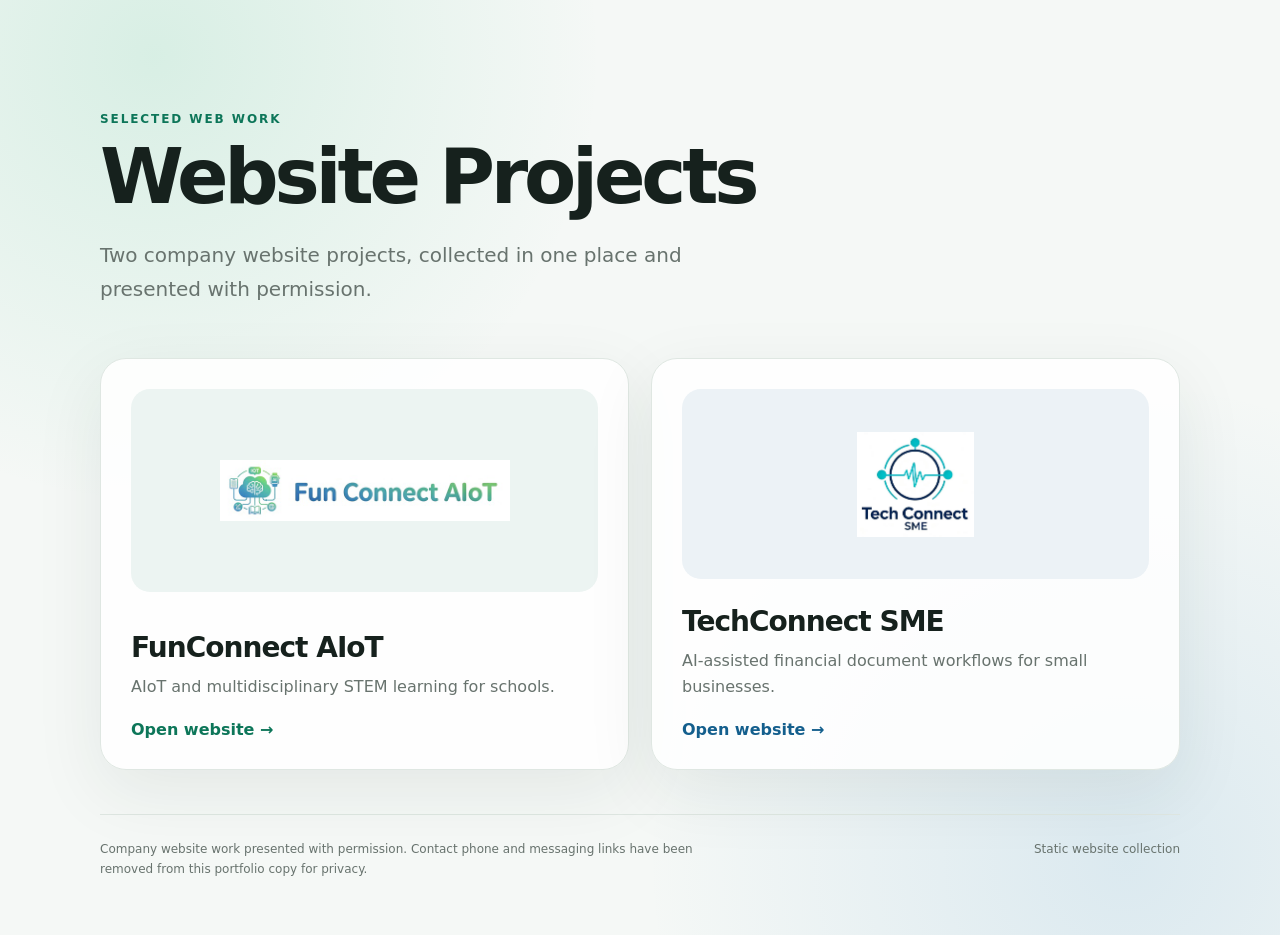
==== index.html @ 1dd70dee "Publish website projects" ====
<!doctype html>
<html lang="en">
<head>
  <meta charset="utf-8" />
  <meta name="viewport" content="width=device-width, initial-scale=1" />
  <meta name="description" content="A simple collection of two website projects: FunConnect AIoT and TechConnect SME." />
  <title>Website Projects</title>
  <style>
    :root {
      color-scheme: light;
      --ink: #16211d;
      --muted: #68736e;
      --line: #dfe7e2;
      --surface: rgba(255, 255, 255, .88);
      --green: #0d7659;
      --blue: #145f8d;
    }

    * { box-sizing: border-box; }

    body {
      margin: 0;
      min-height: 100vh;
      background:
        radial-gradient(circle at 12% 6%, rgba(65, 190, 136, .16), transparent 28rem),
        radial-gradient(circle at 88% 92%, rgba(61, 143, 200, .14), transparent 30rem),
        #f5f8f6;
      color: var(--ink);
      font-family: Inter, ui-sans-serif, system-ui, -apple-system, BlinkMacSystemFont, "Segoe UI", sans-serif;
    }

    main {
      width: min(1080px, calc(100% - 40px));
      margin: 0 auto;
      padding: clamp(64px, 10vw, 112px) 0 56px;
    }

    .eyebrow {
      margin: 0 0 14px;
      color: var(--green);
      font-size: 12px;
      font-weight: 800;
      letter-spacing: .16em;
      text-transform: uppercase;
    }

    h1 {
      max-width: 760px;
      margin: 0;
      font-size: clamp(42px, 7vw, 76px);
      line-height: .98;
      letter-spacing: -.055em;
    }

    .intro {
      max-width: 650px;
      margin: 24px 0 0;
      color: var(--muted);
      font-size: clamp(17px, 2vw, 20px);
      line-height: 1.7;
    }

    .projects {
      display: grid;
      grid-template-columns: repeat(2, minmax(0, 1fr));
      gap: 22px;
      margin-top: 52px;
    }

    .project {
      position: relative;
      display: grid;
      min-height: 390px;
      padding: 30px;
      overflow: hidden;
      border: 1px solid var(--line);
      border-radius: 26px;
      background: var(--surface);
      color: inherit;
      text-decoration: none;
      box-shadow: 0 22px 70px rgba(26, 50, 40, .08);
      transition: transform .22s ease, box-shadow .22s ease, border-color .22s ease;
    }

    .project:hover,
    .project:focus-visible {
      transform: translateY(-5px);
      border-color: color-mix(in srgb, var(--accent), white 55%);
      box-shadow: 0 28px 80px rgba(26, 50, 40, .14);
      outline: none;
    }

    .logo-wrap {
      display: grid;
      place-items: center;
      min-height: 190px;
      padding: 28px;
      border-radius: 19px;
      background: color-mix(in srgb, var(--accent), white 92%);
    }

    .logo-wrap img {
      display: block;
      max-width: min(100%, 290px);
      max-height: 105px;
      object-fit: contain;
    }

    .project-copy { align-self: end; padding-top: 26px; }
    .project h2 { margin: 0; font-size: 28px; letter-spacing: -.035em; }
    .project p { margin: 10px 0 0; color: var(--muted); line-height: 1.6; }
    .open { display: inline-block; margin-top: 20px; color: var(--accent); font-weight: 800; }
    .fun { --accent: var(--green); }
    .tech { --accent: var(--blue); }

    footer {
      display: flex;
      justify-content: space-between;
      gap: 28px;
      margin-top: 44px;
      padding-top: 24px;
      border-top: 1px solid var(--line);
      color: var(--muted);
      font-size: 12px;
      line-height: 1.7;
    }

    footer p { max-width: 620px; margin: 0; }

    @media (max-width: 760px) {
      main { width: min(100% - 28px, 1080px); padding-top: 52px; }
      .projects { grid-template-columns: 1fr; margin-top: 38px; }
      .project { min-height: 350px; padding: 22px; }
      footer { flex-direction: column; }
    }
  </style>
</head>
<body>
  <main>
    <p class="eyebrow">Selected web work</p>
    <h1>Website Projects</h1>
    <p class="intro">Two company website projects, collected in one place and presented with permission.</p>

    <section class="projects" aria-label="Website projects">
      <a class="project fun" href="./funconnect/">
        <div class="logo-wrap"><img src="./funconnect/assets/funconnect-logo-en.jpeg" alt="FunConnect AIoT" /></div>
        <div class="project-copy">
          <h2>FunConnect AIoT</h2>
          <p>AIoT and multidisciplinary STEM learning for schools.</p>
          <span class="open">Open website →</span>
        </div>
      </a>

      <a class="project tech" href="./techconnect/">
        <div class="logo-wrap"><img src="./techconnect/techconnect-logo-en-clean.png" alt="TechConnect SME" /></div>
        <div class="project-copy">
          <h2>TechConnect SME</h2>
          <p>AI-assisted financial document workflows for small businesses.</p>
          <span class="open">Open website →</span>
        </div>
      </a>
    </section>

    <footer>
      <p>Company website work presented with permission. Contact phone and messaging links have been removed from this portfolio copy for privacy.</p>
      <span>Static website collection</span>
    </footer>
  </main>
</body>
</html>
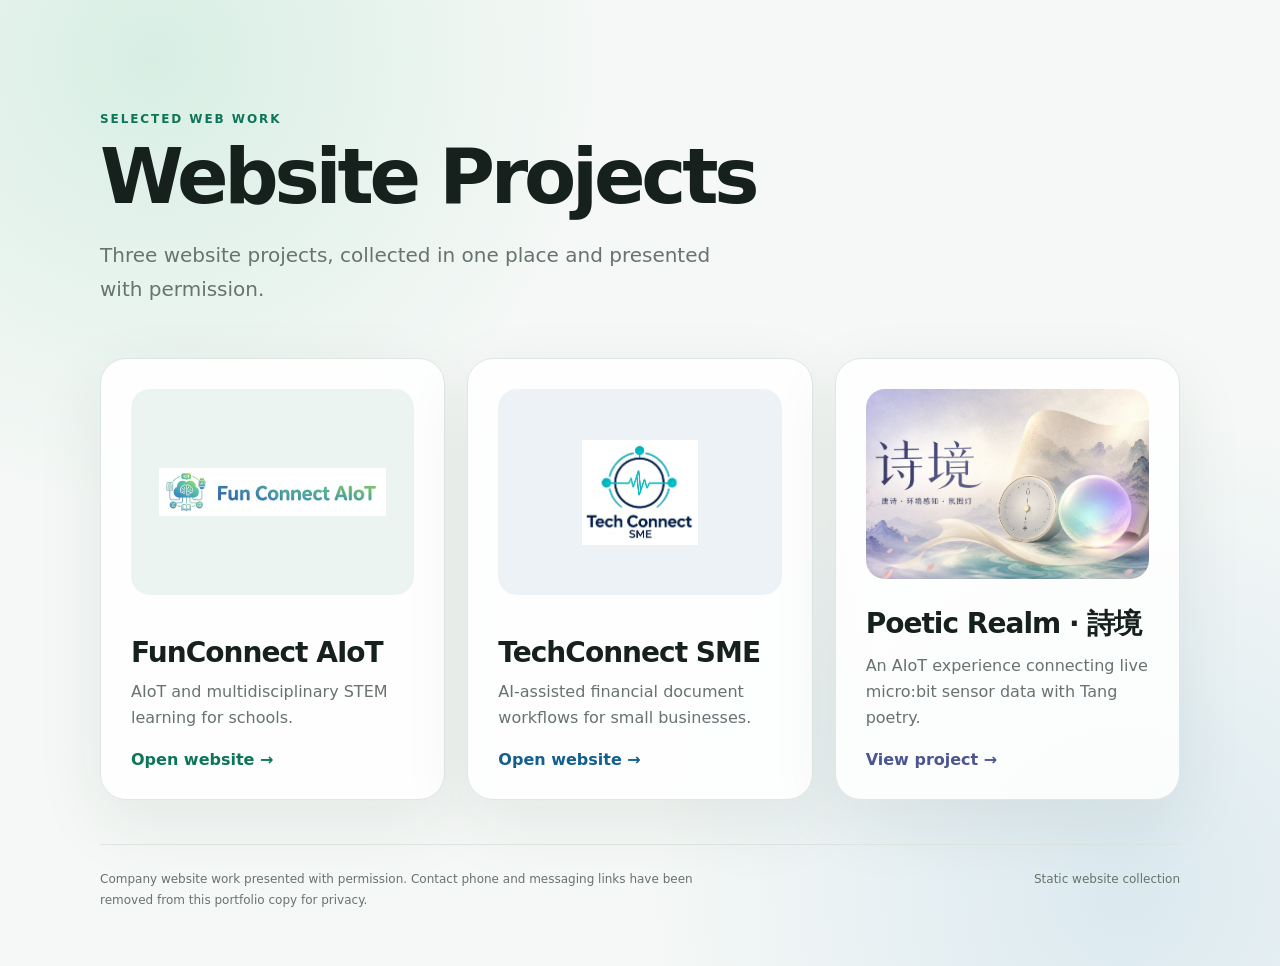
==== commit 61d53095: "Add bilingual Tang poetry AIoT project page" ====
--- a/index.html
+++ b/index.html
@@ -3,7 +3,7 @@
 <head>
   <meta charset="utf-8" />
   <meta name="viewport" content="width=device-width, initial-scale=1" />
-  <meta name="description" content="A simple collection of two website projects: FunConnect AIoT and TechConnect SME." />
+  <meta name="description" content="A collection of three website projects spanning AIoT education, SME workflows, and an interactive Tang poetry experience." />
   <title>Website Projects</title>
   <style>
     :root {
@@ -14,6 +14,7 @@
       --surface: rgba(255, 255, 255, .88);
       --green: #0d7659;
       --blue: #145f8d;
+      --poetry: #4b568e;
     }
 
     * { box-sizing: border-box; }
@@ -62,7 +63,7 @@
 
     .projects {
       display: grid;
-      grid-template-columns: repeat(2, minmax(0, 1fr));
+      grid-template-columns: repeat(3, minmax(0, 1fr));
       gap: 22px;
       margin-top: 52px;
     }
@@ -112,6 +113,21 @@
     .open { display: inline-block; margin-top: 20px; color: var(--accent); font-weight: 800; }
     .fun { --accent: var(--green); }
     .tech { --accent: var(--blue); }
+    .poetry { --accent: var(--poetry); }
+
+    .poetry .logo-wrap {
+      padding: 0;
+      overflow: hidden;
+      background: #eeedf8;
+    }
+
+    .poetry .logo-wrap img {
+      width: 100%;
+      height: 190px;
+      max-width: none;
+      max-height: none;
+      object-fit: cover;
+    }
 
     footer {
       display: flex;
@@ -127,9 +143,15 @@
 
     footer p { max-width: 620px; margin: 0; }
 
+    @media (max-width: 960px) {
+      .projects { grid-template-columns: repeat(2, minmax(0, 1fr)); }
+      .project.poetry { grid-column: 1 / -1; }
+    }
+
     @media (max-width: 760px) {
       main { width: min(100% - 28px, 1080px); padding-top: 52px; }
       .projects { grid-template-columns: 1fr; margin-top: 38px; }
+      .project.poetry { grid-column: auto; }
       .project { min-height: 350px; padding: 22px; }
       footer { flex-direction: column; }
     }
@@ -139,7 +161,7 @@
   <main>
     <p class="eyebrow">Selected web work</p>
     <h1>Website Projects</h1>
-    <p class="intro">Two company website projects, collected in one place and presented with permission.</p>
+    <p class="intro">Three website projects, collected in one place and presented with permission.</p>
 
     <section class="projects" aria-label="Website projects">
       <a class="project fun" href="./funconnect/">
@@ -159,6 +181,15 @@
           <span class="open">Open website →</span>
         </div>
       </a>
+
+      <a class="project poetry" href="./tang-poetry-aiot/">
+        <div class="logo-wrap"><img src="./tang-poetry-aiot/project-preview.png" alt="Poetic Realm Tang poetry ambient intelligence project" /></div>
+        <div class="project-copy">
+          <h2>Poetic Realm · 詩境</h2>
+          <p>An AIoT experience connecting live micro:bit sensor data with Tang poetry.</p>
+          <span class="open">View project →</span>
+        </div>
+      </a>
     </section>
 
     <footer>
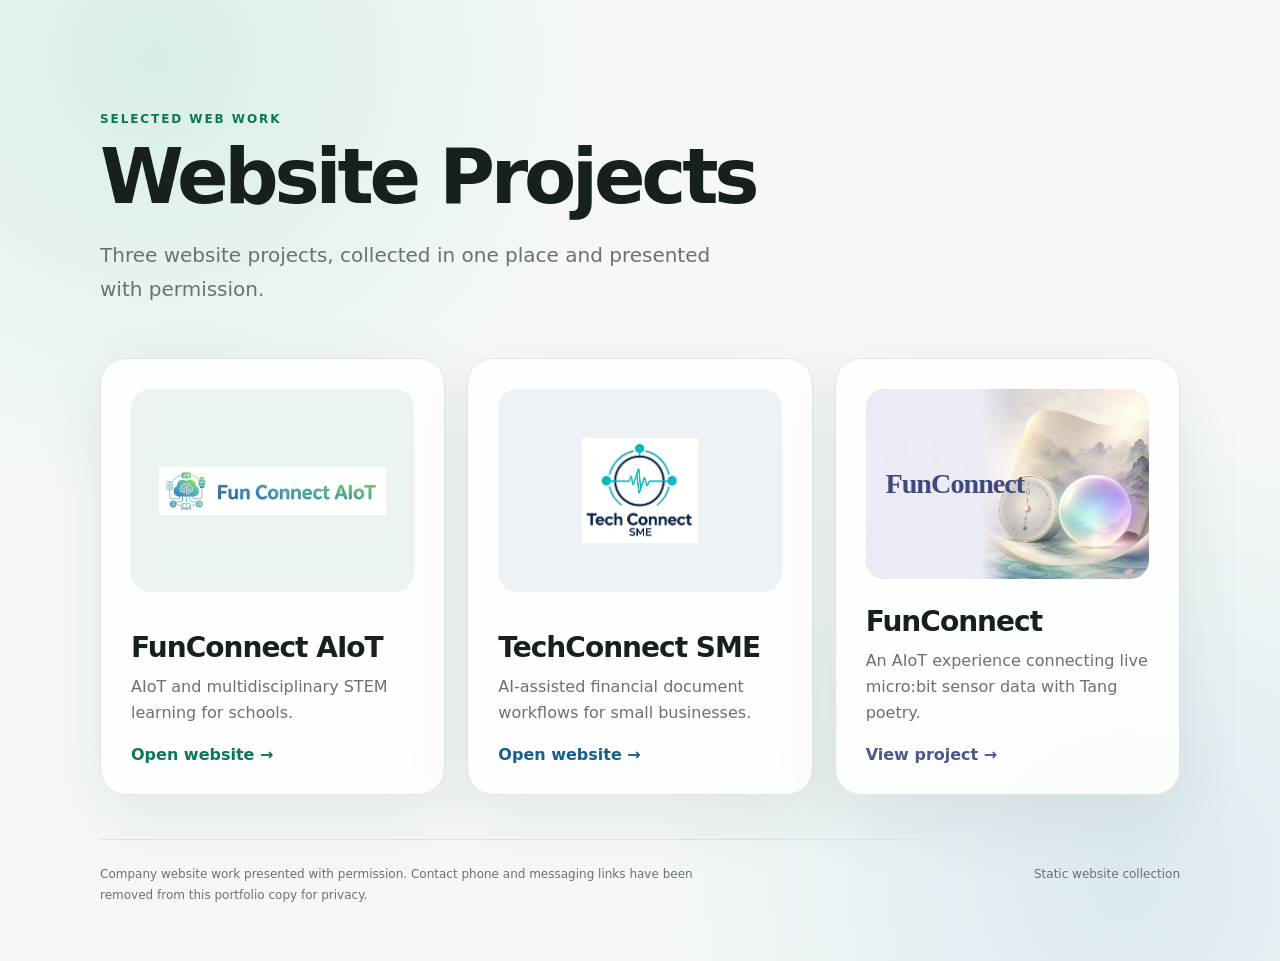
==== commit da62e9fc: "Rename Tang poetry project to FunConnect" ====
--- a/index.html
+++ b/index.html
@@ -116,6 +116,7 @@
     .poetry { --accent: var(--poetry); }
 
     .poetry .logo-wrap {
+      position: relative;
       padding: 0;
       overflow: hidden;
       background: #eeedf8;
@@ -127,6 +128,21 @@
       max-width: none;
       max-height: none;
       object-fit: cover;
+    }
+
+    .poetry .preview-name {
+      position: absolute;
+      inset: 0 auto 0 0;
+      display: flex;
+      align-items: center;
+      width: 52%;
+      padding-left: 7%;
+      background: linear-gradient(90deg, rgba(237, 235, 246, .99) 0 78%, rgba(237, 235, 246, 0));
+      color: #3f497c;
+      font-family: Georgia, "Times New Roman", serif;
+      font-size: clamp(20px, 2.2vw, 29px);
+      font-weight: 700;
+      letter-spacing: -.035em;
     }
 
     footer {
@@ -183,9 +199,12 @@
       </a>
 
       <a class="project poetry" href="./tang-poetry-aiot/">
-        <div class="logo-wrap"><img src="./tang-poetry-aiot/project-preview.png" alt="Poetic Realm Tang poetry ambient intelligence project" /></div>
+        <div class="logo-wrap">
+          <img src="./tang-poetry-aiot/project-preview.png" alt="FunConnect Tang poetry ambient intelligence project" />
+          <span class="preview-name" aria-hidden="true">FunConnect</span>
+        </div>
         <div class="project-copy">
-          <h2>Poetic Realm · 詩境</h2>
+          <h2>FunConnect</h2>
           <p>An AIoT experience connecting live micro:bit sensor data with Tang poetry.</p>
           <span class="open">View project →</span>
         </div>
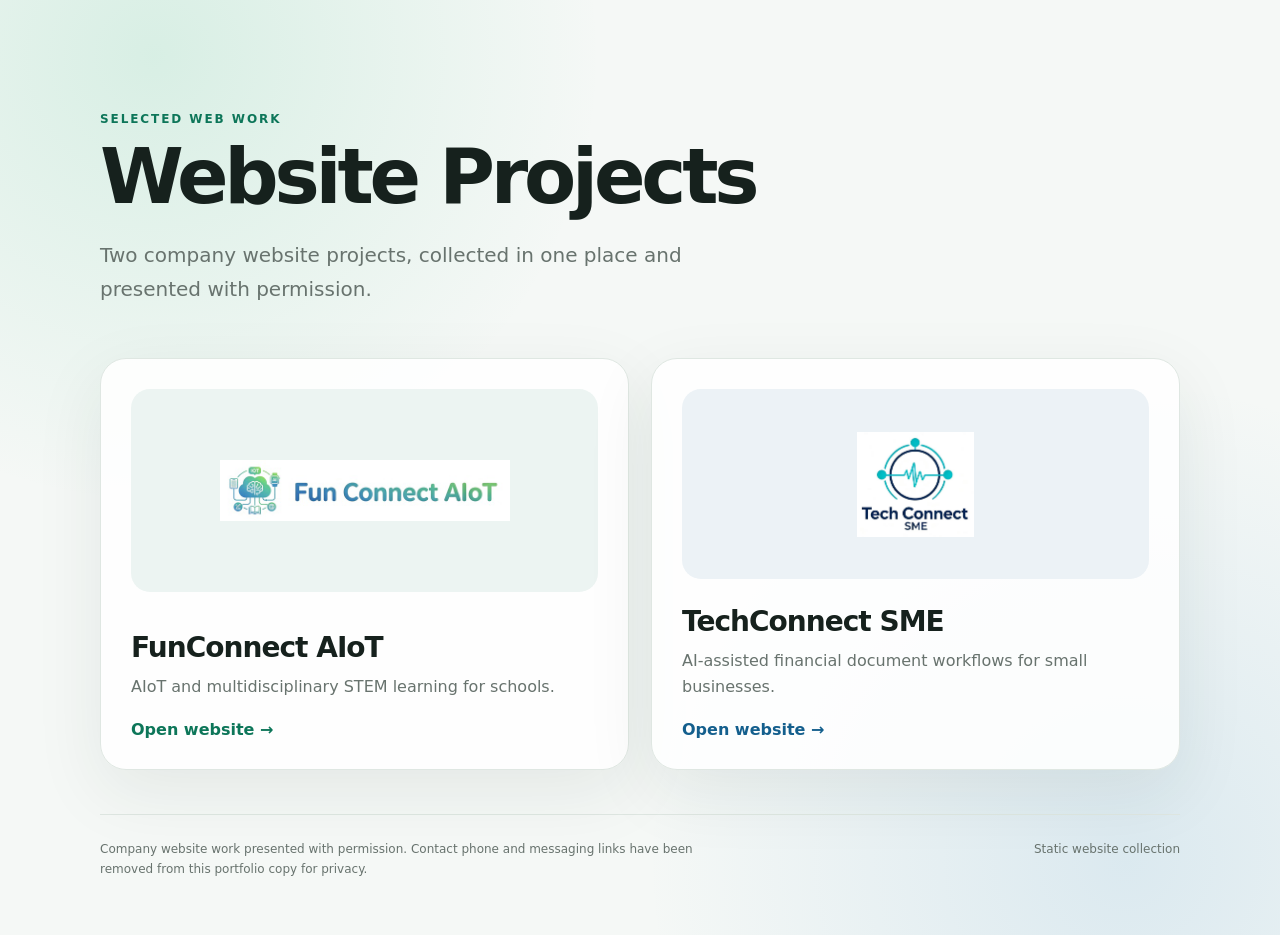
==== commit 0f204411: "Revert Tang poetry project from website collection" ====
--- a/index.html
+++ b/index.html
@@ -3,7 +3,7 @@
 <head>
   <meta charset="utf-8" />
   <meta name="viewport" content="width=device-width, initial-scale=1" />
-  <meta name="description" content="A collection of three website projects spanning AIoT education, SME workflows, and an interactive Tang poetry experience." />
+  <meta name="description" content="A simple collection of two website projects: FunConnect AIoT and TechConnect SME." />
   <title>Website Projects</title>
   <style>
     :root {
@@ -14,7 +14,6 @@
       --surface: rgba(255, 255, 255, .88);
       --green: #0d7659;
       --blue: #145f8d;
-      --poetry: #4b568e;
     }
 
     * { box-sizing: border-box; }
@@ -63,7 +62,7 @@
 
     .projects {
       display: grid;
-      grid-template-columns: repeat(3, minmax(0, 1fr));
+      grid-template-columns: repeat(2, minmax(0, 1fr));
       gap: 22px;
       margin-top: 52px;
     }
@@ -113,37 +112,6 @@
     .open { display: inline-block; margin-top: 20px; color: var(--accent); font-weight: 800; }
     .fun { --accent: var(--green); }
     .tech { --accent: var(--blue); }
-    .poetry { --accent: var(--poetry); }
-
-    .poetry .logo-wrap {
-      position: relative;
-      padding: 0;
-      overflow: hidden;
-      background: #eeedf8;
-    }
-
-    .poetry .logo-wrap img {
-      width: 100%;
-      height: 190px;
-      max-width: none;
-      max-height: none;
-      object-fit: cover;
-    }
-
-    .poetry .preview-name {
-      position: absolute;
-      inset: 0 auto 0 0;
-      display: flex;
-      align-items: center;
-      width: 52%;
-      padding-left: 7%;
-      background: linear-gradient(90deg, rgba(237, 235, 246, .99) 0 78%, rgba(237, 235, 246, 0));
-      color: #3f497c;
-      font-family: Georgia, "Times New Roman", serif;
-      font-size: clamp(20px, 2.2vw, 29px);
-      font-weight: 700;
-      letter-spacing: -.035em;
-    }
 
     footer {
       display: flex;
@@ -159,15 +127,9 @@
 
     footer p { max-width: 620px; margin: 0; }
 
-    @media (max-width: 960px) {
-      .projects { grid-template-columns: repeat(2, minmax(0, 1fr)); }
-      .project.poetry { grid-column: 1 / -1; }
-    }
-
     @media (max-width: 760px) {
       main { width: min(100% - 28px, 1080px); padding-top: 52px; }
       .projects { grid-template-columns: 1fr; margin-top: 38px; }
-      .project.poetry { grid-column: auto; }
       .project { min-height: 350px; padding: 22px; }
       footer { flex-direction: column; }
     }
@@ -177,7 +139,7 @@
   <main>
     <p class="eyebrow">Selected web work</p>
     <h1>Website Projects</h1>
-    <p class="intro">Three website projects, collected in one place and presented with permission.</p>
+    <p class="intro">Two company website projects, collected in one place and presented with permission.</p>
 
     <section class="projects" aria-label="Website projects">
       <a class="project fun" href="./funconnect/">
@@ -197,18 +159,6 @@
           <span class="open">Open website →</span>
         </div>
       </a>
-
-      <a class="project poetry" href="./tang-poetry-aiot/">
-        <div class="logo-wrap">
-          <img src="./tang-poetry-aiot/project-preview.png" alt="FunConnect Tang poetry ambient intelligence project" />
-          <span class="preview-name" aria-hidden="true">FunConnect</span>
-        </div>
-        <div class="project-copy">
-          <h2>FunConnect</h2>
-          <p>An AIoT experience connecting live micro:bit sensor data with Tang poetry.</p>
-          <span class="open">View project →</span>
-        </div>
-      </a>
     </section>
 
     <footer>
